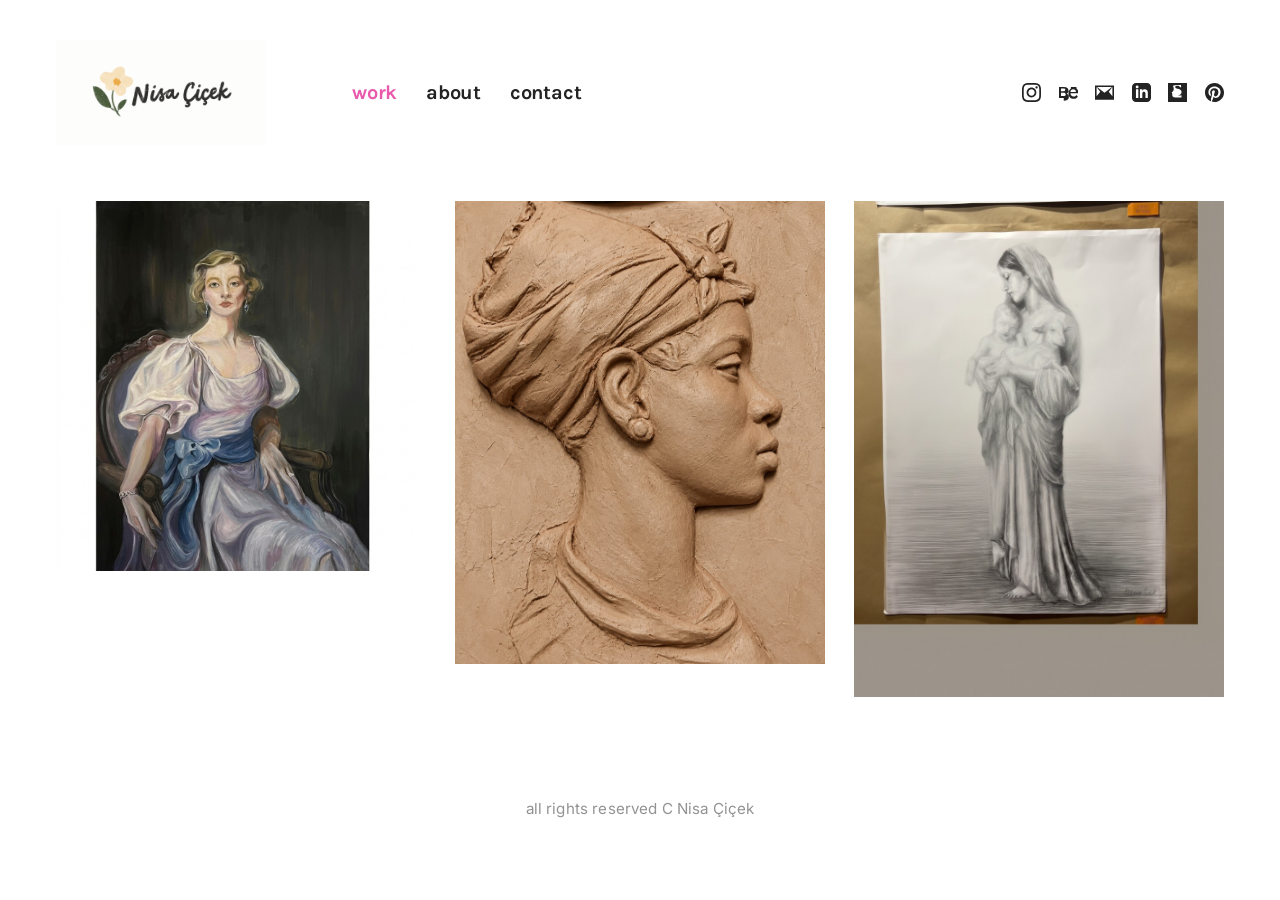
==== index.html @ bc559881 "Add files via upload" ====
<!DOCTYPE html>
<html lang="tr">
<head>
  <meta charset="UTF-8">
  <meta name="viewport" content="width=device-width, initial-scale=1.0">
  <title>Work — Nisa Çiçek</title>
  <meta name="description" content="Nisa Çiçek — Kişisel Sanat Galerisi & Portfolyo. Resim, heykel ve klasik sanat eserleri.">
  <link rel="icon" type="image/png" href="assets/images/logo.png">
  <link rel="stylesheet" href="css/style.css">
</head>
<body>

  <div class="site-wrapper">
    <!-- Header -->
    <header class="site-header">
      <!-- Left: Logo -->
      <a href="index.html" class="site-logo" aria-label="Nisa Çiçek Ana Sayfa">
        <img src="assets/images/logo.png" alt="Nisa Çiçek" width="220" height="110">
      </a>

      <!-- Middle: Navigation -->
      <nav class="site-nav" aria-label="Ana Menü">
        <ul class="nav-links">
          <li><a href="index.html" class="active">work</a></li>
          <li><a href="about.html">about</a></li>
          <li><a href="contact.html">contact</a></li>
        </ul>
      </nav>

      <!-- Right: Social Icons -->
      <div class="site-social" aria-label="Sosyal Medya ve İletişim">
        <!-- Instagram -->
        <a href="https://www.instagram.com/" target="_blank" rel="noopener noreferrer" class="social-icon-link" aria-label="Instagram">
          <svg viewBox="0 0 24 24"><path d="M12 2.163c3.204 0 3.584.012 4.85.07 3.252.148 4.771 1.691 4.919 4.919.058 1.265.069 1.645.069 4.849 0 3.205-.012 3.584-.069 4.849-.149 3.225-1.664 4.771-4.919 4.919-1.266.058-1.644.07-4.85.07-3.204 0-3.584-.012-4.849-.07-3.26-.149-4.771-1.699-4.919-4.92-.058-1.265-.07-1.644-.07-4.849 0-3.204.013-3.583.07-4.849.149-3.227 1.664-4.771 4.919-4.919 1.266-.057 1.645-.069 4.849-.069zm0-2.163c-3.259 0-3.667.014-4.947.072-4.358.2-6.78 2.618-6.98 6.98-.059 1.281-.073 1.689-.073 4.948 0 3.259.014 3.668.072 4.948.2 4.358 2.618 6.78 6.98 6.98 1.281.058 1.689.072 4.948.072 3.259 0 3.668-.014 4.948-.072 4.354-.2 6.782-2.618 6.979-6.98.059-1.28.073-1.689.073-4.948 0-3.259-.014-3.667-.072-4.947-.196-4.354-2.617-6.78-6.979-6.98-1.281-.059-1.69-.073-4.949-.073zm0 5.838c-3.403 0-6.162 2.759-6.162 6.162s2.759 6.163 6.162 6.163 6.162-2.759 6.162-6.163c0-3.403-2.759-6.162-6.162-6.162zm0 10.162c-2.209 0-4-1.79-4-4 0-2.209 1.791-4 4-4s4 1.791 4 4c0 2.21-1.791 4-4 4zm6.406-11.845c-.796 0-1.441.645-1.441 1.44s.645 1.44 1.441 1.44c.795 0 1.439-.645 1.439-1.44s-.644-1.44-1.439-1.44z"/></svg>
        </a>
        <!-- Behance -->
        <a href="https://www.behance.net/" target="_blank" rel="noopener noreferrer" class="social-icon-link" aria-label="Behance">
          <svg viewBox="0 0 24 24"><path d="M22 7h-7v-2h7v2zm1.726 10c-.442 1.297-2.029 3-5.101 3-4.357 0-6.625-2.909-6.625-6.839 0-4.043 2.508-7.161 6.61-7.161 4.298 0 6.012 3.087 5.616 6.84h-9.742c.078 2.053 1.343 4.27 4.142 4.27 1.724 0 3.003-.836 3.618-1.92l1.482 1.81zm-9.352-5.719h6.994c-.08-1.849-1.127-3.328-3.376-3.328-2.185 0-3.371 1.464-3.618 3.328zm-8.374 7.719h-6v-14h6.059c4.255 0 5.941 2.21 5.941 4.673 0 1.62-.841 3.12-2.348 3.844 1.956.657 2.848 2.378 2.848 4.298 0 2.943-2.31 4.685-6.5 4.685zm-3.5-8.5h3.1c1.558 0 2.4-.761 2.4-1.9 0-1.229-.877-1.8-2.4-1.8h-3.1v3.7zm0 6h3.411c1.653 0 2.589-.785 2.589-2.1 0-1.428-1.01-2.1-2.611-2.1h-3.389v4.2z"/></svg>
        </a>
        <!-- Email -->
        <a href="mailto:art.nisacicek@gmail.com" class="social-icon-link" aria-label="E-posta">
          <svg viewBox="0 0 24 24"><path d="M0 3v18h24v-18h-24zm6.623 7.929l-4.623 5.712v-11.451l4.623 5.739zm-4.083-5.929h18.92l-9.46 7.42-9.46-7.42zm14.837 5.918l4.623-5.728v11.452l-4.623-5.724zm-1.456 1.155l-3.921 3.079-3.921-3.079-4.839 5.996h17.52l-4.839-5.996z"/></svg>
        </a>
        <!-- LinkedIn -->
        <a href="https://www.linkedin.com/" target="_blank" rel="noopener noreferrer" class="social-icon-link" aria-label="LinkedIn">
          <svg viewBox="0 0 24 24"><path d="M19 0h-14c-2.761 0-5 2.239-5 5v14c0 2.761 2.239 5 5 5h14c2.762 0 5-2.239 5-5v-14c0-2.761-2.238-5-5-5zm-11 19h-3v-11h3v11zm-1.5-12.268c-.966 0-1.75-.79-1.75-1.764s.784-1.764 1.75-1.764 1.75.79 1.75 1.764-.783 1.764-1.75 1.764zm13.5 12.268h-3v-5.604c0-3.368-4-3.113-4 0v5.604h-3v-11h3v1.765c1.396-2.586 7-2.777 7 2.476v6.759z"/></svg>
        </a>
        <!-- Etsy -->
        <a href="https://www.etsy.com/" target="_blank" rel="noopener noreferrer" class="social-icon-link" aria-label="Etsy">
          <svg viewBox="0 0 24 24"><path d="M0 0v24h24v-24h-24zm17.587 18.064c-1.396.28-3.649.337-5.597.337-3.916 0-5.833-.674-6.395-2.079-.168-.45-.168-.787-.168-1.91 0-.955-.056-1.742-.45-2.022l-.562-.45 1.18-.787c1.349-.899 1.63-2.079 1.63-3.764 0-1.573-.281-2.472-.674-3.034l-.45-.618 1.18-.45c.843-.337 1.966-.562 3.315-.674 1.404-.112 3.371-.168 5.787-.168l.225 3.034h-1.461c-.618-1.573-1.685-1.966-3.371-1.966-.787 0-1.461.112-1.91.337-.45.225-.674.674-.674 1.292 0 .955.562 1.461 1.742 1.798l2.697.787c2.303.674 3.483 1.91 3.483 3.764 0 2.247-1.685 3.764-4.551 4.27 1.63.169 3.09.112 4.494-.281l-.056 2.651z"/></svg>
        </a>
        <!-- Pinterest -->
        <a href="https://www.pinterest.com/" target="_blank" rel="noopener noreferrer" class="social-icon-link" aria-label="Pinterest">
          <svg viewBox="0 0 24 24"><path d="M12 0c-6.627 0-12 5.372-12 12 0 5.084 3.163 9.426 7.627 11.174-.105-.949-.2-2.405.042-3.441.218-.937 1.407-5.965 1.407-5.965s-.359-.719-.359-1.782c0-1.668.967-2.914 2.171-2.914 1.023 0 1.518.769 1.518 1.69 0 1.029-.655 2.568-.994 3.995-.283 1.194.599 2.169 1.777 2.169 2.133 0 3.772-2.249 3.772-5.495 0-2.873-2.064-4.882-5.012-4.882-3.414 0-5.418 2.561-5.418 5.207 0 1.031.397 2.138.893 2.738.098.119.112.224.083.345-.09.375-.291 1.199-.332 1.357-.053.211-.174.256-.402.155-1.499-.696-2.435-2.883-2.435-4.643 0-3.785 2.75-7.262 7.929-7.262 4.163 0 7.398 2.967 7.398 6.931 0 4.136-2.607 7.464-6.227 7.464-1.216 0-2.359-.631-2.75-1.378l-.748 2.853c-.271 1.043-1.002 2.35-1.492 3.146 1.124.347 2.317.535 3.554.535 6.627 0 12-5.373 12-12 0-6.628-5.373-12-12-12z"/></svg>
        </a>

        <!-- Mobile hamburger menu button -->
        <button class="mobile-menu-btn" aria-label="Menüyü Aç/Kapat" aria-expanded="false">
          <svg viewBox="0 0 24 24"><path d="M3 18h18v-2h-18v2zm0-5h18v-2h-18v2zm0-7v2h18v-2h-18z"/></svg>
        </button>
      </div>
    </header>

    <!-- Work Gallery Section (Masonry Puzzle Grid) -->
    <main class="gallery-section">
      <div class="thumbnails-grid">

        <!-- Artwork 1: Portrait of Cécile Elizabeth Florence Rankin -->
        <div class="thumbnail-item" data-title="Portrait of Cécile Elizabeth Florence Rankin">
          <a href="#" class="thumbnail-link">
            <div class="thumb-image">
              <img src="assets/images/art-cecile.jpg" alt="Portrait of Cécile Elizabeth Florence Rankin" loading="lazy">
            </div>
            <div class="thumbnail-overlay">
              <span>Portrait of Cécile Elizabeth Florence Rankin</span>
            </div>
          </a>
        </div>

        <!-- Artwork 2: Little Ida -->
        <div class="thumbnail-item" data-title="Little Ida">
          <a href="#" class="thumbnail-link">
            <div class="thumb-image">
              <img src="assets/images/art-ida.jpg" alt="Little Ida" loading="lazy">
            </div>
            <div class="thumbnail-overlay">
              <span>Little Ida</span>
            </div>
          </a>
        </div>

        <!-- Artwork 3: L'Innocence -->
        <div class="thumbnail-item" data-title="L'Innocence">
          <a href="#" class="thumbnail-link">
            <div class="thumb-image">
              <img src="assets/images/art-innocence.jpg" alt="L'Innocence" loading="lazy">
            </div>
            <div class="thumbnail-overlay">
              <span>L'Innocence</span>
            </div>
          </a>
        </div>

      </div>
    </main>

    <!-- Footer -->
    <footer class="site-footer">
      <small>all rights reserved C Nisa Çiçek</small>
    </footer>
  </div>

  <!-- Lightbox Modal for artwork detail viewing -->
  <div id="artwork-lightbox" class="lightbox-modal" role="dialog" aria-modal="true" aria-label="Eser Detayı">
    <button class="lightbox-close" aria-label="Kapat">&times;</button>
    <button class="lightbox-nav prev" aria-label="Önceki Eser">&#8249;</button>
    <button class="lightbox-nav next" aria-label="Sonraki Eser">&#8250;</button>
    <div class="lightbox-content">
      <img src="" alt="" class="lightbox-image">
      <div class="lightbox-caption"></div>
    </div>
  </div>

  <script src="js/main.js"></script>
</body>
</html>
---- css/style.css ----
/* ==========================================================================
   Nisa Çiçek - Art & Exhibition Portfolio
   Inspired by and formatted to match essillustration aesthetic
   ========================================================================== */

@import url('https://fonts.googleapis.com/css2?family=Inter:wght@300;400;500&family=Karla:ital,wght@0,300;0,400;0,500;0,600;0,700;0,800;1,400;1,700&display=swap');

:root {
  --font-main: 'Karla', -apple-system, BlinkMacSystemFont, "Segoe UI", Roboto, sans-serif;
  --font-secondary: 'Inter', -apple-system, BlinkMacSystemFont, sans-serif;
  --color-text: #232323;
  --color-text-muted: #939393;
  --color-accent-pink: rgb(233, 88, 171); /* Exact essillustration accent pink */
  --color-overlay-cream: rgba(249, 241, 227, 0.85); /* Exact warm cream hover overlay */
  --color-bg: #ffffff;
  --site-max-width: 1380px;
}

/* Reset & Box Sizing */
*, *::before, *::after {
  box-sizing: border-box;
  margin: 0;
  padding: 0;
}

html {
  font-size: 16px;
  -webkit-font-smoothing: antialiased;
  -moz-osx-font-smoothing: grayscale;
  scroll-behavior: smooth;
}

body {
  background-color: var(--color-bg);
  color: var(--color-text);
  font-family: var(--font-main);
  min-height: 100vh;
  display: flex;
  flex-direction: column;
  line-height: 1.4;
}

a {
  color: inherit;
  text-decoration: none;
  transition: color 0.2s ease, opacity 0.2s ease;
}

/* Layout Container */
.site-wrapper {
  width: 100%;
  max-width: var(--site-max-width);
  margin: 0 auto;
  padding: 2.5rem 3.5rem 3rem 3.5rem;
  flex: 1 0 auto;
  display: flex;
  flex-direction: column;
}

/* ==========================================================================
   Header & Navigation
   ========================================================================== */
.site-header {
  display: grid;
  grid-template-columns: 240px 1fr auto;
  align-items: center;
  gap: 2rem;
  padding-bottom: 3.5rem;
  position: relative;
}

/* Logo */
.site-logo {
  display: inline-flex;
  align-items: center;
}

.site-logo img {
  max-width: 210px;
  height: auto;
  display: block;
  transition: opacity 0.2s ease;
}

.site-logo:hover img {
  opacity: 0.88;
}

/* Main Navigation */
.site-nav {
  display: flex;
  align-items: center;
  padding-left: 1.5rem;
}

.nav-links {
  list-style: none;
  display: flex;
  align-items: center;
  gap: 1.8rem;
}

.nav-links li a {
  font-family: var(--font-main);
  font-size: 1.25rem;
  font-weight: 700;
  color: var(--color-text);
  text-transform: lowercase;
  letter-spacing: -0.01em;
  position: relative;
  transition: color 0.2s ease;
}

/* Hover and Active State Pink Color */
.nav-links li a:hover,
.nav-links li a.active {
  color: var(--color-accent-pink);
  font-weight: 700;
}

/* Social Icons */
.site-social {
  display: flex;
  align-items: center;
  gap: 1.1rem;
}

.social-icon-link {
  display: inline-flex;
  align-items: center;
  justify-content: center;
  color: var(--color-text);
  transition: transform 0.2s ease, color 0.2s ease;
  line-height: 1;
}

.social-icon-link svg {
  width: 19px;
  height: 19px;
  fill: currentColor;
  transition: fill 0.2s ease;
}

.social-icon-link:hover {
  color: var(--color-accent-pink);
}

.social-icon-link:hover svg {
  fill: var(--color-accent-pink);
}

/* Mobile Toggle */
.mobile-menu-btn {
  display: none;
  background: none;
  border: none;
  cursor: pointer;
  padding: 0.5rem;
  color: var(--color-text);
}

.mobile-menu-btn svg {
  width: 26px;
  height: 26px;
  fill: currentColor;
}

/* ==========================================================================
   Work / Gallery (Masonry Puzzle Grid)
   ========================================================================== */
.gallery-section {
  width: 100%;
  flex: 1 0 auto;
}

.thumbnails-grid {
  column-count: 3;
  column-gap: 1.8rem;
  width: 100%;
}

.thumbnail-item {
  break-inside: avoid;
  margin-bottom: 1.8rem;
  position: relative;
  overflow: hidden;
  display: block;
  cursor: pointer;
}

.thumbnail-link {
  position: relative;
  display: block;
  width: 100%;
  overflow: hidden;
  background-color: #fafafa;
}

.thumb-image {
  width: 100%;
  display: block;
}

.thumb-image img {
  width: 100%;
  height: auto;
  display: block;
  vertical-align: middle;
  transition: transform 0.35s ease;
}

/* Artwork Title Overlay on Hover (Matching essillustration) */
.thumbnail-item .thumbnail-overlay {
  background-color: var(--color-overlay-cream);
  position: absolute;
  top: 0;
  left: 0;
  right: 0;
  bottom: 0;
  z-index: 10;
  display: flex;
  align-items: center;
  justify-content: center;
  padding: 1.5rem;
  opacity: 0;
  transition: opacity 0.25s ease;
  pointer-events: none;
}

.thumbnail-overlay span {
  font-family: var(--font-main);
  font-weight: 700;
  font-size: 1.25rem;
  color: var(--color-text);
  text-align: center;
  line-height: 1.25;
}

.thumbnail-item:hover .thumbnail-overlay {
  opacity: 1;
}

.thumbnail-item:hover .thumb-image img {
  transform: scale(1.015);
}

/* ==========================================================================
   About Page Layout
   ========================================================================== */
.about-section {
  max-width: 1080px;
  margin: 0 auto;
  width: 100%;
  padding-top: 1rem;
}

.about-grid {
  display: grid;
  grid-template-columns: 1.15fr 0.85fr;
  gap: 4rem;
  align-items: start;
  margin-bottom: 4rem;
}

.about-content {
  font-family: var(--font-main);
  font-size: 1.2rem;
  line-height: 1.6;
  color: var(--color-text);
}

.about-content .about-greeting {
  font-size: 1.45rem;
  font-weight: 700;
  color: var(--color-text);
  margin-bottom: 1.4rem;
  line-height: 1.3;
}

.about-content p {
  margin-bottom: 1.3rem;
}

.about-image-wrapper {
  position: relative;
  width: 100%;
}

.about-image-placeholder {
  width: 100%;
  aspect-ratio: 3 / 4;
  background-color: #faf8f5;
  border: 2px dashed #ded4c5;
  border-radius: 4px;
  display: flex;
  flex-direction: column;
  align-items: center;
  justify-content: center;
  padding: 2rem;
  text-align: center;
  color: #8c8273;
  transition: border-color 0.2s ease, background-color 0.2s ease;
}

.about-image-placeholder svg {
  width: 48px;
  height: 48px;
  stroke: #a09584;
  margin-bottom: 1rem;
}

.about-image-placeholder span.primary-note {
  font-weight: 700;
  font-size: 1.05rem;
  margin-bottom: 0.4rem;
  color: #554e44;
}

.about-image-placeholder span.sub-note {
  font-size: 0.88rem;
  color: #9d9282;
}

/* Selected Clients */
.clients-section {
  border-top: 1px solid rgba(0, 0, 0, 0.08);
  padding-top: 2.8rem;
  margin-top: 1.5rem;
}

.clients-section h2 {
  font-family: var(--font-main);
  font-size: 1.3rem;
  font-weight: 700;
  margin-bottom: 1.2rem;
  color: var(--color-text);
}

.clients-list {
  font-family: var(--font-main);
  font-size: 1.15rem;
  line-height: 1.8;
  color: var(--color-text);
}

/* ==========================================================================
   Contact Page Layout
   ========================================================================== */
.contact-section {
  max-width: 820px;
  margin: 0 auto;
  width: 100%;
  text-align: center;
  padding: 4rem 1.5rem 3rem 1.5rem;
}

.contact-intro {
  font-family: var(--font-main);
  font-size: 1.35rem;
  line-height: 1.6;
  color: var(--color-text);
  margin-bottom: 2rem;
  max-width: 680px;
  margin-left: auto;
  margin-right: auto;
}

.contact-email {
  font-family: var(--font-main);
  font-size: 1.65rem;
  font-weight: 700;
  margin-bottom: 4.5rem;
}

.contact-email a {
  color: var(--color-text);
  transition: color 0.2s ease;
}

.contact-email a:hover {
  color: var(--color-accent-pink);
}

.contact-illustration {
  margin: 0 auto 3rem auto;
  max-width: 220px;
  display: block;
}

.contact-illustration img {
  width: 100%;
  height: auto;
  display: block;
  margin: 0 auto;
}

/* ==========================================================================
   Footer
   ========================================================================== */
.site-footer {
  width: 100%;
  padding: 2.5rem 1rem 2rem 1rem;
  text-align: center;
  margin-top: auto;
}

.site-footer small {
  font-family: var(--font-secondary);
  font-size: 0.95rem;
  font-weight: 400;
  color: var(--color-text-muted);
  letter-spacing: 0.01em;
}

/* ==========================================================================
   Lightbox Modal for Artwork Detail
   ========================================================================== */
.lightbox-modal {
  position: fixed;
  top: 0;
  left: 0;
  width: 100%;
  height: 100%;
  background: rgba(255, 255, 255, 0.96);
  z-index: 1000;
  display: none;
  align-items: center;
  justify-content: center;
  padding: 2.5rem;
  opacity: 0;
  transition: opacity 0.25s ease;
}

.lightbox-modal.active {
  display: flex;
  opacity: 1;
}

.lightbox-content {
  position: relative;
  max-width: 90vw;
  max-height: 90vh;
  display: flex;
  flex-direction: column;
  align-items: center;
  justify-content: center;
}

.lightbox-image {
  max-width: 85vw;
  max-height: 78vh;
  object-fit: contain;
  box-shadow: 0 10px 30px rgba(0, 0, 0, 0.08);
}

.lightbox-caption {
  margin-top: 1.2rem;
  font-family: var(--font-main);
  font-weight: 700;
  font-size: 1.25rem;
  color: var(--color-text);
  text-align: center;
}

.lightbox-close {
  position: absolute;
  top: 1.5rem;
  right: 2rem;
  background: none;
  border: none;
  cursor: pointer;
  padding: 0.5rem;
  color: var(--color-text);
  font-size: 2rem;
  line-height: 1;
  transition: color 0.2s ease;
  z-index: 1010;
}

.lightbox-close:hover {
  color: var(--color-accent-pink);
}

.lightbox-nav {
  position: absolute;
  top: 50%;
  transform: translateY(-50%);
  background: none;
  border: none;
  cursor: pointer;
  padding: 1rem;
  color: var(--color-text);
  font-size: 2.2rem;
  line-height: 1;
  transition: color 0.2s ease;
  z-index: 1010;
}

.lightbox-nav:hover {
  color: var(--color-accent-pink);
}

.lightbox-nav.prev {
  left: 1.5rem;
}

.lightbox-nav.next {
  right: 1.5rem;
}

/* ==========================================================================
   Responsive Breakpoints
   ========================================================================== */
@media (max-width: 992px) {
  .site-wrapper {
    padding: 2rem 2rem 2.5rem 2rem;
  }

  .site-header {
    grid-template-columns: 200px 1fr auto;
    gap: 1.5rem;
    padding-bottom: 2.5rem;
  }

  .thumbnails-grid {
    column-count: 2;
    column-gap: 1.5rem;
  }

  .thumbnail-item {
    margin-bottom: 1.5rem;
  }

  .about-grid {
    grid-template-columns: 1fr;
    gap: 2.5rem;
  }
}

@media (max-width: 768px) {
  .site-wrapper {
    padding: 1.5rem 1.2rem;
  }

  .site-header {
    display: flex;
    flex-wrap: wrap;
    justify-content: space-between;
    align-items: center;
    gap: 1.2rem;
    padding-bottom: 2rem;
  }

  .site-logo img {
    max-width: 170px;
  }

  .mobile-menu-btn {
    display: block;
  }

  .site-nav {
    width: 100%;
    order: 3;
    padding-left: 0;
    display: none;
  }

  .site-nav.open {
    display: block;
  }

  .nav-links {
    flex-direction: column;
    align-items: flex-start;
    gap: 1rem;
    padding: 1rem 0;
    border-top: 1px solid rgba(0, 0, 0, 0.06);
    border-bottom: 1px solid rgba(0, 0, 0, 0.06);
  }

  .site-social {
    order: 2;
    gap: 0.85rem;
  }

  .social-icon-link svg {
    width: 17px;
    height: 17px;
  }

  .thumbnails-grid {
    column-count: 1;
  }

  .contact-intro {
    font-size: 1.2rem;
  }

  .contact-email {
    font-size: 1.35rem;
  }

  /* On mobile touch screens, overlay can also show artwork title cleanly below or touch tap */
  .thumbnail-overlay span {
    font-size: 1.1rem;
  }
}
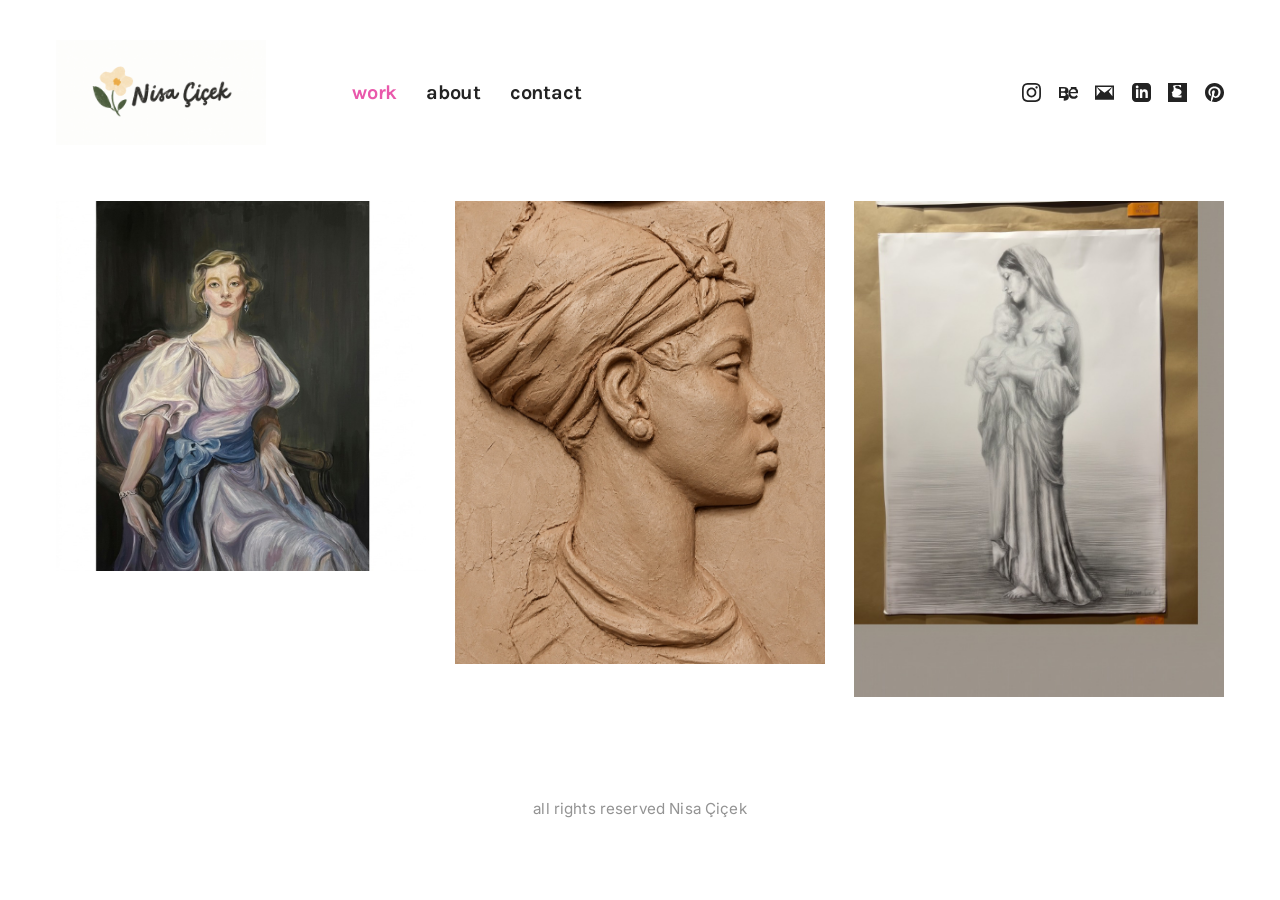
==== commit 25059d86: "Add files via upload" ====
--- a/index.html
+++ b/index.html
@@ -106,7 +106,7 @@
 
     <!-- Footer -->
     <footer class="site-footer">
-      <small>all rights reserved C Nisa Çiçek</small>
+      <small>all rights reserved Nisa Çiçek</small>
     </footer>
   </div>
 
--- a/css/style.css
+++ b/css/style.css
@@ -281,44 +281,123 @@
   margin-bottom: 1.3rem;
 }
 
-.about-image-wrapper {
-  position: relative;
-  width: 100%;
-}
-
-.about-image-placeholder {
-  width: 100%;
-  aspect-ratio: 3 / 4;
-  background-color: #faf8f5;
-  border: 2px dashed #ded4c5;
-  border-radius: 4px;
-  display: flex;
-  flex-direction: column;
-  align-items: center;
-  justify-content: center;
-  padding: 2rem;
-  text-align: center;
-  color: #8c8273;
-  transition: border-color 0.2s ease, background-color 0.2s ease;
-}
-
-.about-image-placeholder svg {
-  width: 48px;
-  height: 48px;
-  stroke: #a09584;
-  margin-bottom: 1rem;
-}
-
-.about-image-placeholder span.primary-note {
-  font-weight: 700;
-  font-size: 1.05rem;
-  margin-bottom: 0.4rem;
-  color: #554e44;
-}
-
-.about-image-placeholder span.sub-note {
-  font-size: 0.88rem;
-  color: #9d9282;
+.about-portrait-img {
+  width: 100%;
+  max-width: 440px;
+  height: auto;
+  display: block;
+  border-radius: 3px;
+  box-shadow: 0 6px 20px rgba(0, 0, 0, 0.05);
+  margin-left: auto;
+}
+
+.pink-link {
+  color: var(--color-accent-pink);
+  font-weight: 700;
+  text-decoration: underline;
+  text-underline-offset: 3px;
+  text-decoration-thickness: 1.5px;
+  transition: opacity 0.2s ease;
+}
+
+.pink-link:hover {
+  opacity: 0.8;
+}
+
+/* ==========================================================================
+   Floral Background Motifs (Subtle, Artistic & Translucent)
+   ========================================================================== */
+.floral-bg-container {
+  position: absolute;
+  top: 0;
+  left: 0;
+  width: 100%;
+  height: 100%;
+  pointer-events: none;
+  overflow: hidden;
+  z-index: 0;
+}
+
+.flower-motif {
+  position: absolute;
+  pointer-events: none;
+  opacity: 0.15;
+  user-select: none;
+}
+
+/* Placements for About page */
+.motif-about-1 {
+  top: 60px;
+  left: 10px;
+  width: 85px;
+  transform: rotate(-15deg);
+}
+
+.motif-about-2 {
+  top: 320px;
+  left: 32%;
+  width: 65px;
+  opacity: 0.11;
+  transform: rotate(22deg);
+}
+
+.motif-about-3 {
+  top: 200px;
+  right: 15px;
+  width: 90px;
+  transform: rotate(30deg);
+}
+
+.motif-about-4 {
+  top: 620px;
+  left: 8%;
+  width: 75px;
+  opacity: 0.12;
+  transform: rotate(-20deg);
+}
+
+.motif-about-5 {
+  top: 680px;
+  right: 6%;
+  width: 105px;
+  transform: rotate(-10deg);
+}
+
+/* Placements for Contact page */
+.motif-contact-1 {
+  top: 80px;
+  left: 6%;
+  width: 95px;
+  transform: rotate(-15deg);
+}
+
+.motif-contact-2 {
+  top: 90px;
+  right: 7%;
+  width: 85px;
+  transform: rotate(25deg);
+}
+
+.motif-contact-3 {
+  top: 240px;
+  left: 50%;
+  transform: translateX(-50%) rotate(5deg);
+  width: 75px;
+  opacity: 0.09;
+}
+
+.motif-contact-4 {
+  bottom: 120px;
+  left: 8%;
+  width: 110px;
+  transform: rotate(-22deg);
+}
+
+.motif-contact-5 {
+  bottom: 140px;
+  right: 8%;
+  width: 75px;
+  transform: rotate(18deg);
 }
 
 /* Selected Clients */
